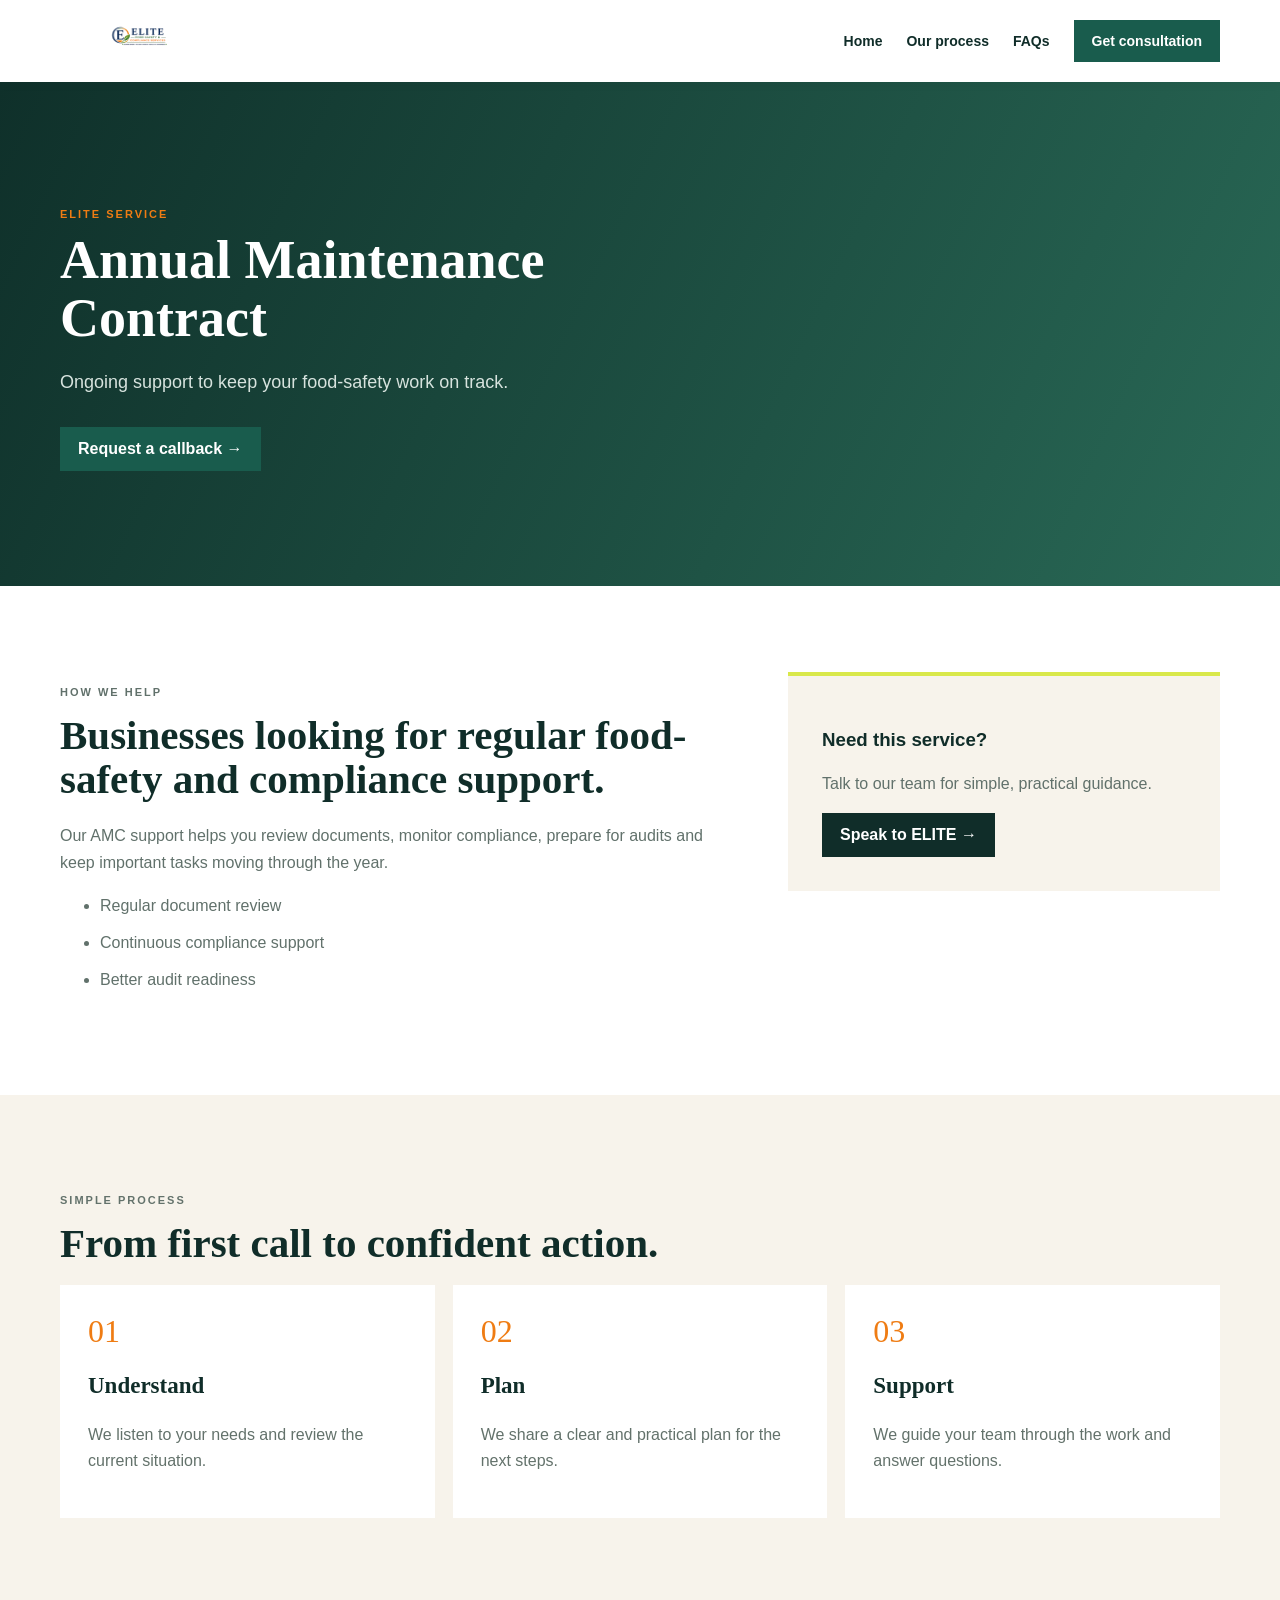
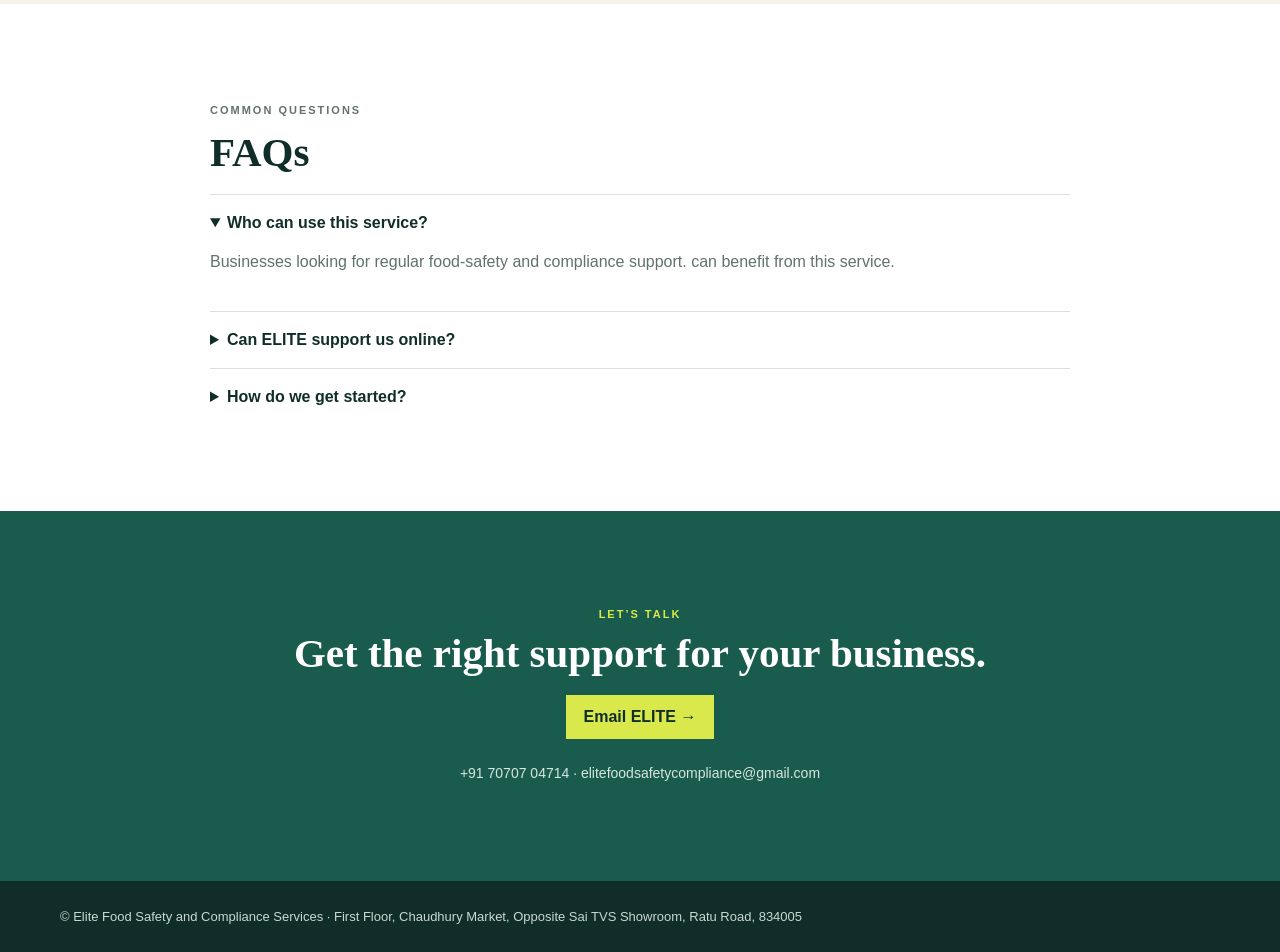
==== amc/index.html @ 45b895f8 "Initial website commit" ====
<!doctype html><html lang="en"><head><meta charset="utf-8"><meta name="viewport" content="width=device-width,initial-scale=1"><title>ELITE Services</title><link rel="stylesheet" href="service.css"></head><body><header><a href="/" class="logo"><img src="assets/elite-logo-new.png" alt="ELITE"></a><nav><a href="/">Home</a><a href="#process">Our process</a><a href="#faq">FAQs</a><a class="cta" href="#enquire">Get consultation</a></nav></header><main><section class="hero"><div><p class="eyebrow">ELITE SERVICE</p><h1 id="title">Training</h1><p id="intro"></p><a class="button" href="#enquire">Request a callback →</a></div></section><section class="content"><div><p class="eyebrow">How we help</p><h2 id="whoTitle">Clear support for your team.</h2><p id="overview"></p><ul id="benefits"></ul></div><aside><h3>Need this service?</h3><p>Talk to our team for simple, practical guidance.</p><a class="button dark" href="#enquire">Speak to ELITE →</a></aside></section><section class="process" id="process"><p class="eyebrow">Simple process</p><h2>From first call to confident action.</h2><div><article><b>01</b><h3>Understand</h3><p>We listen to your needs and review the current situation.</p></article><article><b>02</b><h3>Plan</h3><p>We share a clear and practical plan for the next steps.</p></article><article><b>03</b><h3>Support</h3><p>We guide your team through the work and answer questions.</p></article></div></section><section class="faq" id="faq"><p class="eyebrow">Common questions</p><h2>FAQs</h2><details open><summary>Who can use this service?</summary><p id="faqOne"></p></details><details><summary>Can ELITE support us online?</summary><p>Yes. Depending on the work, we can provide online guidance as well as on-site support.</p></details><details><summary>How do we get started?</summary><p>Send an enquiry and our team will contact you to understand your requirement.</p></details></section><section class="enquire" id="enquire"><p class="eyebrow">Let’s talk</p><h2>Get the right support for your business.</h2><a class="button" href="mailto:elitefoodsafetycompliance@gmail.com?subject=ELITE%20Service%20Enquiry">Email ELITE →</a><p>+91 70707 04714 · elitefoodsafetycompliance@gmail.com</p></section></main><footer>© Elite Food Safety and Compliance Services · First Floor, Chaudhury Market, Opposite Sai TVS Showroom, Ratu Road, 834005</footer><script src="service.js"></script></body></html>
---- amc/service.css ----
:root{--ink:#102d29;--green:#195c4d;--lime:#d9e84a;--orange:#ef7c13;--cream:#f7f3eb}*{box-sizing:border-box}body{margin:0;color:var(--ink);font-family:Arial,sans-serif}header{height:82px;padding:0 max(24px,calc((100% - 1160px)/2));display:flex;align-items:center;justify-content:space-between;background:#fff;position:sticky;top:0;z-index:3;box-shadow:0 1px 10px #102d2912}.logo img{width:160px;height:62px;object-fit:contain}nav{display:flex;gap:24px;align-items:center}nav a{color:var(--ink);font-size:14px;text-decoration:none;font-weight:700}.cta,.button{background:var(--green);color:#fff!important;padding:13px 18px;text-decoration:none;display:inline-block;font-weight:700}.hero{background:linear-gradient(115deg,#0f302a,#296956);color:#fff;padding:115px max(24px,calc((100% - 1160px)/2));min-height:410px}.hero>div{max-width:690px}.eyebrow{font-size:11px;letter-spacing:2px;text-transform:uppercase;font-weight:800;color:var(--orange)}h1,h2{font-family:Georgia,serif;font-size:54px;line-height:1.08;margin:10px 0 20px}h2{font-size:41px}.hero p:not(.eyebrow){font-size:18px;line-height:1.65;color:#d7e3de;max-width:580px;margin-bottom:30px}.content,.process,.faq,.enquire{padding:86px max(24px,calc((100% - 1160px)/2))}.content{display:grid;grid-template-columns:1.2fr .8fr;gap:80px}.content p,.content li,.faq p{color:#61716b;line-height:1.7}.content li{margin:10px 0}.content aside{background:var(--cream);padding:34px;height:max-content;border-top:4px solid var(--lime)}.dark{background:var(--ink)}.process{background:var(--cream)}.process>div{display:grid;grid-template-columns:repeat(3,1fr);gap:18px}.process article{background:#fff;padding:28px}.process b{font:32px Georgia;color:var(--orange)}.process h3{font-family:Georgia;font-size:23px}.process p{color:#63726b;line-height:1.6}.faq{max-width:980px;margin:auto}.faq details{border-top:1px solid #d9e1dc;padding:19px 0}.faq summary{font-weight:700;cursor:pointer}.enquire{text-align:center;background:var(--green);color:#fff}.enquire .eyebrow{color:var(--lime)}.enquire h2{color:#fff}.enquire p:last-child{color:#d8e5df;font-size:14px;margin-top:26px}.enquire .button{background:var(--lime);color:var(--ink)!important}footer{background:var(--ink);color:#c9d8d2;padding:28px max(24px,calc((100% - 1160px)/2));font-size:13px}@media(max-width:700px){nav a:not(.cta){display:none}.logo img{width:130px}h1{font-size:42px}h2{font-size:35px}.content,.process>div{grid-template-columns:1fr}.content{gap:35px}.process>div{display:grid}}
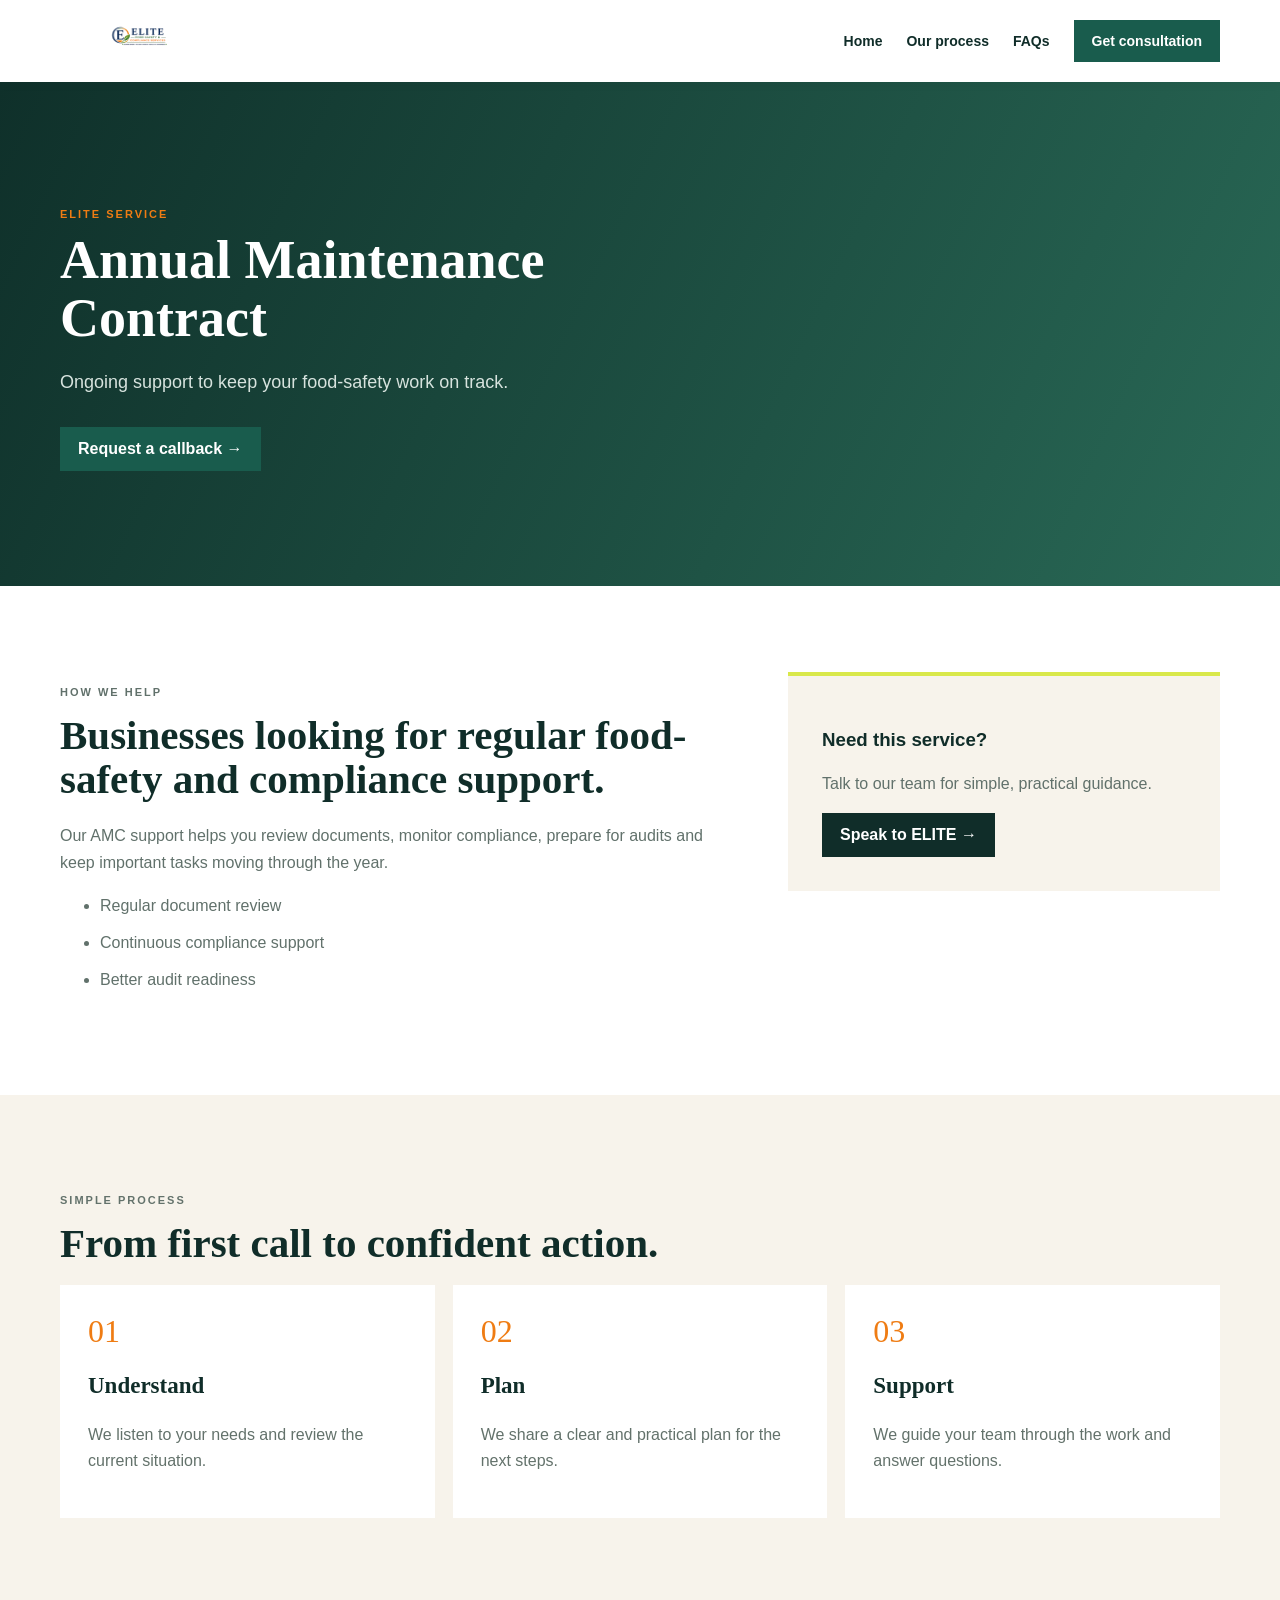
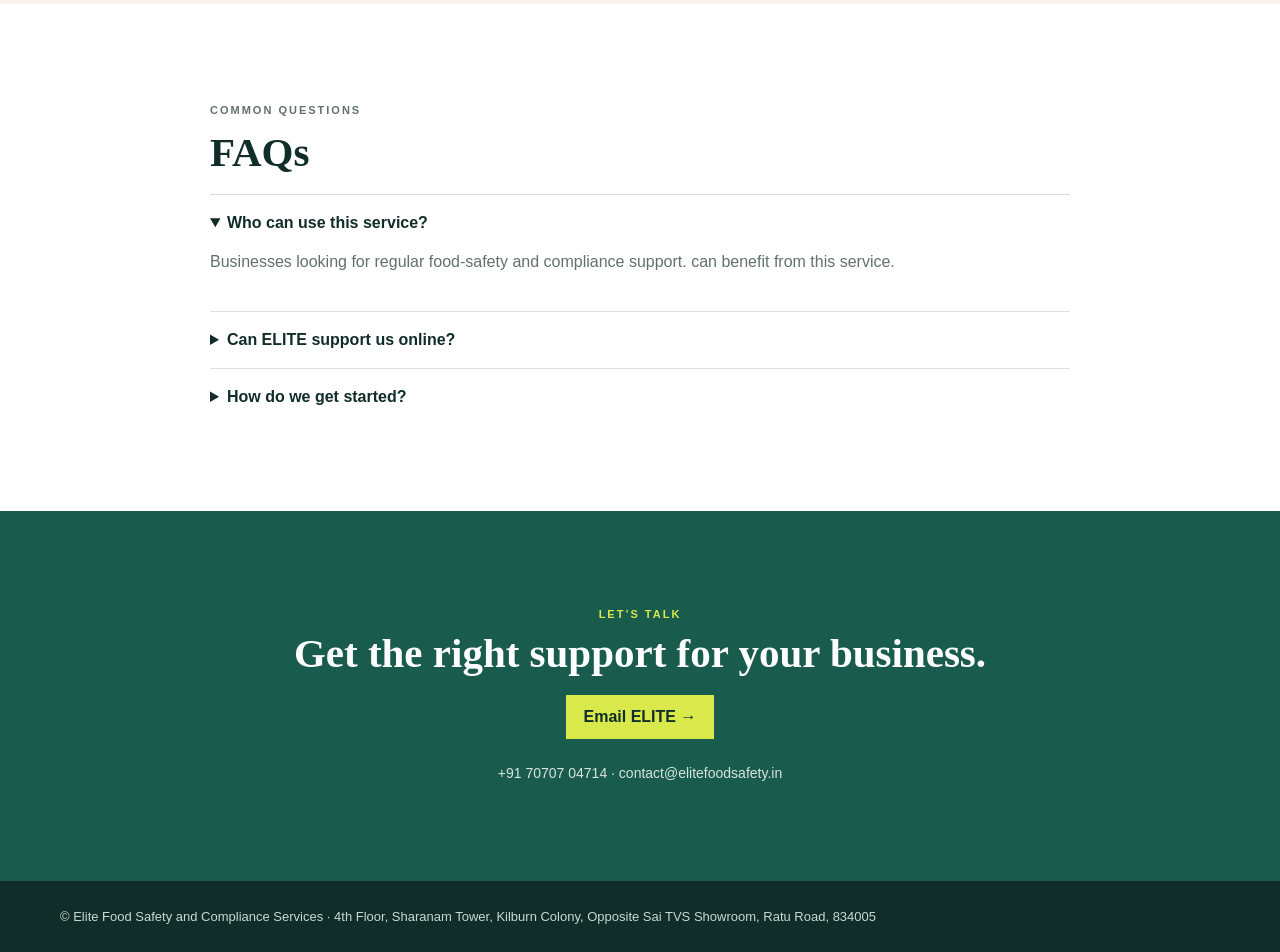
==== commit f9cf0bc1: "Updated the email Uuupdatede the whole services" ====
--- a/amc/index.html
+++ b/amc/index.html
@@ -1 +1 @@
-<!doctype html><html lang="en"><head><meta charset="utf-8"><meta name="viewport" content="width=device-width,initial-scale=1"><title>ELITE Services</title><link rel="stylesheet" href="service.css"></head><body><header><a href="/" class="logo"><img src="assets/elite-logo-new.png" alt="ELITE"></a><nav><a href="/">Home</a><a href="#process">Our process</a><a href="#faq">FAQs</a><a class="cta" href="#enquire">Get consultation</a></nav></header><main><section class="hero"><div><p class="eyebrow">ELITE SERVICE</p><h1 id="title">Training</h1><p id="intro"></p><a class="button" href="#enquire">Request a callback →</a></div></section><section class="content"><div><p class="eyebrow">How we help</p><h2 id="whoTitle">Clear support for your team.</h2><p id="overview"></p><ul id="benefits"></ul></div><aside><h3>Need this service?</h3><p>Talk to our team for simple, practical guidance.</p><a class="button dark" href="#enquire">Speak to ELITE →</a></aside></section><section class="process" id="process"><p class="eyebrow">Simple process</p><h2>From first call to confident action.</h2><div><article><b>01</b><h3>Understand</h3><p>We listen to your needs and review the current situation.</p></article><article><b>02</b><h3>Plan</h3><p>We share a clear and practical plan for the next steps.</p></article><article><b>03</b><h3>Support</h3><p>We guide your team through the work and answer questions.</p></article></div></section><section class="faq" id="faq"><p class="eyebrow">Common questions</p><h2>FAQs</h2><details open><summary>Who can use this service?</summary><p id="faqOne"></p></details><details><summary>Can ELITE support us online?</summary><p>Yes. Depending on the work, we can provide online guidance as well as on-site support.</p></details><details><summary>How do we get started?</summary><p>Send an enquiry and our team will contact you to understand your requirement.</p></details></section><section class="enquire" id="enquire"><p class="eyebrow">Let’s talk</p><h2>Get the right support for your business.</h2><a class="button" href="mailto:elitefoodsafetycompliance@gmail.com?subject=ELITE%20Service%20Enquiry">Email ELITE →</a><p>+91 70707 04714 · elitefoodsafetycompliance@gmail.com</p></section></main><footer>© Elite Food Safety and Compliance Services · First Floor, Chaudhury Market, Opposite Sai TVS Showroom, Ratu Road, 834005</footer><script src="service.js"></script></body></html>
+<!doctype html><html lang="en"><head><meta charset="utf-8"><meta name="viewport" content="width=device-width,initial-scale=1"><title>ELITE Services</title><link rel="stylesheet" href="service.css"></head><body><header><a href="/" class="logo"><img src="assets/elite-logo-new.png" alt="ELITE"></a><nav><a href="/">Home</a><a href="#process">Our process</a><a href="#faq">FAQs</a><a class="cta" href="#enquire">Get consultation</a></nav></header><main><section class="hero"><div><p class="eyebrow">ELITE SERVICE</p><h1 id="title">Training</h1><p id="intro"></p><a class="button" href="#enquire">Request a callback →</a></div></section><section class="content"><div><p class="eyebrow">How we help</p><h2 id="whoTitle">Clear support for your team.</h2><p id="overview"></p><ul id="benefits"></ul></div><aside><h3>Need this service?</h3><p>Talk to our team for simple, practical guidance.</p><a class="button dark" href="#enquire">Speak to ELITE →</a></aside></section><section class="process" id="process"><p class="eyebrow">Simple process</p><h2>From first call to confident action.</h2><div><article><b>01</b><h3>Understand</h3><p>We listen to your needs and review the current situation.</p></article><article><b>02</b><h3>Plan</h3><p>We share a clear and practical plan for the next steps.</p></article><article><b>03</b><h3>Support</h3><p>We guide your team through the work and answer questions.</p></article></div></section><section class="faq" id="faq"><p class="eyebrow">Common questions</p><h2>FAQs</h2><details open><summary>Who can use this service?</summary><p id="faqOne"></p></details><details><summary>Can ELITE support us online?</summary><p>Yes. Depending on the work, we can provide online guidance as well as on-site support.</p></details><details><summary>How do we get started?</summary><p>Send an enquiry and our team will contact you to understand your requirement.</p></details></section><section class="enquire" id="enquire"><p class="eyebrow">Let’s talk</p><h2>Get the right support for your business.</h2><a class="button" href="mailto:contact@elitefoodsafety.in?subject=ELITE%20Service%20Enquiry">Email ELITE →</a><p>+91 70707 04714 · contact@elitefoodsafety.in</p></section></main><footer>© Elite Food Safety and Compliance Services · 4th Floor, Sharanam Tower, Kilburn Colony, Opposite Sai TVS Showroom, Ratu Road, 834005</footer><script src="service.js"></script></body></html>
